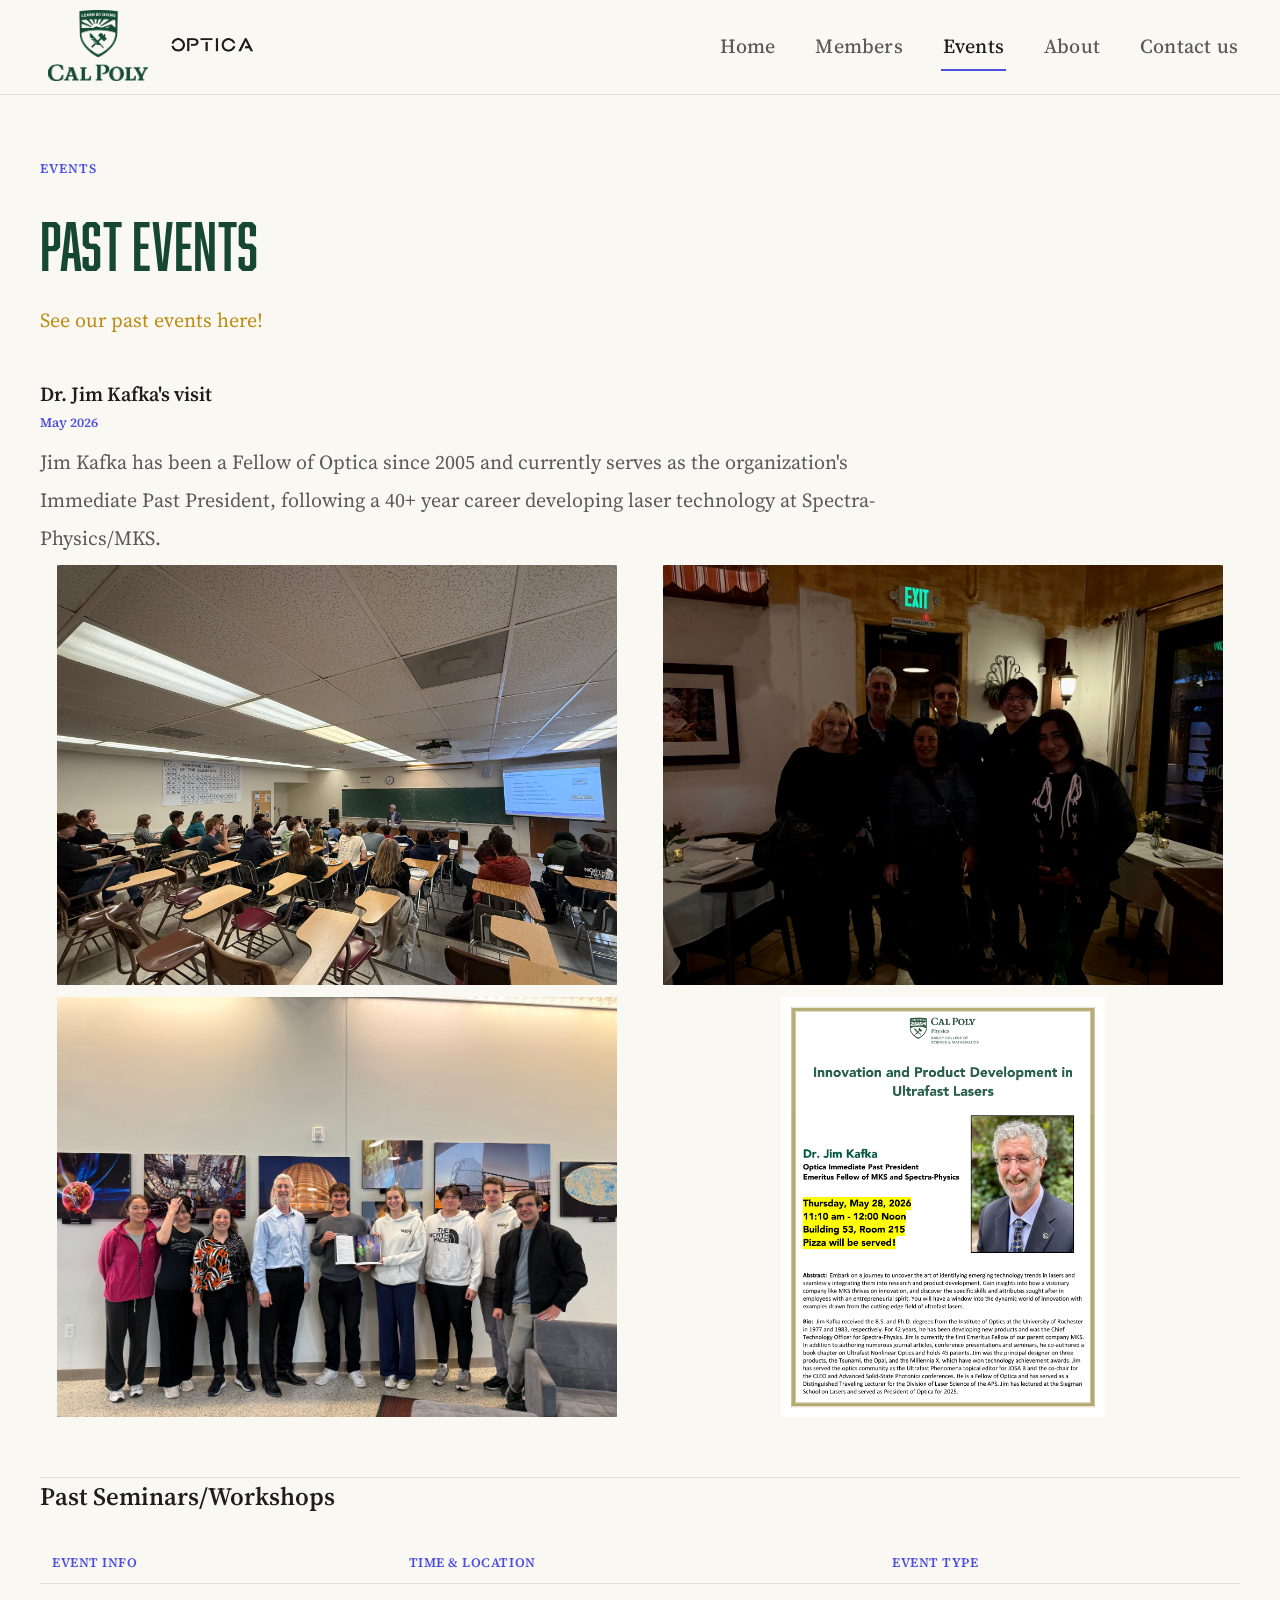
==== events.html @ 5282a3f2 "Initial commit" ====
<!DOCTYPE html>
<html lang="en">
<head>
  <meta charset="UTF-8">
  <meta name="viewport" content="width=device-width, initial-scale=1.0">
  <title>Events — Cal Poly OPTICA</title>
  <link rel="stylesheet" href="style.css">
</head>
<body>
  <div class="topbar">
    <div class="logo-cluster">
      <div class="logo-placeholder"><a href="https://www.calpoly.edu" target="_blank"><img src="images/CP_logo_tran.png" alt="Cal Poly logo"></a></div>
      <div class="logo-placeholder"><a href="https://www.optica.org" target="_blank"><img src="images/OPTICA_Tra.png" alt="OPTICA logo"></a></div>
    </div>
    <nav class="tabs">
      <a href="index.html" class="">Home</a>
      <a href="members.html" class="">Members</a>
      <a href="events.html" class="active">Events</a>
      <a href="about.html" class="">About</a>
      <a href="contact.html" class="">Contact us</a>
    </nav>
  </div>

  <main>
    <div class="page-label">Events</div>
    <h1>Past events</h1>
    <p class="events-intro">See our past events here!</p>

        <div class="event-entry">
          <div class="event-info">
            <h2>Dr. Jim Kafka's visit</h2>
            <div class="event-date">May 2026</div>
            <p>Jim Kafka has been a Fellow of Optica since 2005 and currently serves as the organization's Immediate Past President, following a 40+ year career developing laser technology at Spectra-Physics/MKS.</p>
          </div>  
          <div class="event-photos">
            <div class="event-photo"><img src="images/Jim_class.jpeg" alt="Dr. Jim Kafka's visit - classroom"></div>
            <div class="event-photo"><img src="images/Jim_dinner.jpeg" alt="Dr. Jim Kafka's visit - dinner"></div>
            <div class="event-photo"><img src="images/Jim_network.jpeg" alt="Dr. Jim Kafka's visit - networking"></div>
            <div class="event-photo"><img src="images/Jim_poster.jpeg" alt="Dr. Jim Kafka's visit - poster"></div>
          </div>
        </div>

        <!-- TEMPLATE
        <div class="event-entry">
          <div class="event-info">
            <h2>Event Title</h2>
            <div class="event-date">January 1st 2000</div>
            <p>[Placeholder — short blurb about this event.]</p>
            </div>
          <div class="event-photos">
            <div class="event-photo">Photo</div>
            <div class="event-photo">Photo</div>
            <div class="event-photo">Photo</div>
            <div class="event-photo">Photo</div>
          </div>
          -->
        
      <div class="seminars-section">
        <h2>Past Seminars/Workshops</h2>

        <table class="seminars-table">
          <thead>
            <tr>
              <th>Event Info</th>
              <th>Time &amp; Location</th>
              <th>Event Type</th>
            </tr>
          </thead>
          <tbody>
            <tr>
              <!-- *COMMENTED OUT FOR NOW*
              <td>[Event info]</td>
              <td>[Time] · [Location]</td>
              <td>Seminar</td>
            </tr>
            <tr>
              <td>[Event info]</td>
              <td>[Time] · [Location]</td>
              <td>Workshop</td>
            </tr>
          </tbody>
        </table>
      </div>
    -->
---- style.css ----
/* ============================================
   Cal Poly OPTICA — shared stylesheet
   Template pass: layout + placement only.
   Swap colors/fonts later once content is final.
   ============================================ */
@font-face { font-family: 'Abolition'; src: url('fonts/abolition-regular.ttf') format('truetype'); }
@font-face { font-family: 'Source Serif 4'; src: url('fonts/SourceSerif4-VariableFont_opsz,wght.ttf') format('truetype'); }
:root {
  --bg: #FAF8F3;          /* off-white, not pure white */
  --text: #1E1E1E;
  --text-soft: #5A5A5A;
  --accent: #4B4FE0;      /* laser-violet accent, used sparingly */
  --border: #E4E0D6;
  --nav-height: 95px;
  --logo-box: 100px;
}

* {
  box-sizing: border-box;
  margin: 0;
  padding: 0;
}

body {
  background: var(--bg);
  color: var(--text);
  font-family: 'Source Serif 4', 'Inter', -apple-system, BlinkMacSystemFont, 'Segoe UI', sans-serif;
  line-height: 1.5;
  font-size: 20px;
}

/* ---------- Top bar: logos + nav ---------- */

.topbar {
  height: var(--nav-height);
  display: flex;
  align-items: center;
  justify-content: space-between;
  padding: 0 40px;
  border-bottom: 1px solid var(--border);
}

/* Logo cluster, top-left area but not jammed into the corner */
.logo-cluster {
  display: flex;
  align-items: center;
  gap: 14px;
  padding-left: 8px;
}

.logo-placeholder {
  width: var(--logo-box);
  height: var(--logo-box);

  border-radius: 6px;
  display: flex;
  align-items: center;
  justify-content: center;
  font-size: 10px;
  color: #9A9587;
  text-align: center;
  line-height: 1.2;
  flex-shrink: 0;
}

/* Horizontal nav, left to right */
nav.tabs {
  display: flex;
  gap: 36px;
}

nav.tabs a {
  text-decoration: none;
  color: var(--text-soft);
  font-size: 20px;
  font-weight: 500;
  letter-spacing: 0.01em;
  padding: 8px 2px;
  border-bottom: 2px solid transparent;
  transition: color 0.15s ease, border-color 0.15s ease;
}

nav.tabs a:hover {
  color: var(--text);
}

nav.tabs a.active {
  color: var(--text);
  border-bottom-color: var(--accent);
}

.future-events-section {
  margin-top: 56px;
  padding-top: 32px;
  border-top: 1px solid var(--border);
}

.seminars-table {
  width: 100%;
  border-collapse: separate;
  border-spacing: 0 8px;
  margin-top: 20px;
}

.seminars-table th {
  text-align: left;
  font-size: 13px;
  font-weight: 600;
  color: var(--accent);
  text-transform: uppercase;
  letter-spacing: 0.04em;
  padding: 10px 20px 10px 12px;
  border-bottom: 1px solid var(--border);
}

.seminars-table td {
  padding: 14px 20px 14px 12px;
  font-size: 15px;
  border-bottom: 1px solid var(--border);
}

/* ---------- Page shell ---------- */

main {
  max-width: 1400px;
  margin: 0 auto;
  padding: 64px 40px 100px;
}

.page-label {
  font-size: 13px;
  letter-spacing: 0.08em;
  text-transform: uppercase;
  color: var(--accent);
  font-weight: 600;
  margin-bottom: 10px;
}

h1 {
  font-family: 'Abolition', sans-serif;
  font-size: 65px;
  font-weight: 400;
  text-transform: uppercase;
  letter-spacing: 0.01em;
  margin-bottom: 15px;
  color: #154734;

}

h1 .gold {
  color: #BD8B13;
}

h2 {
  font-size: 24px;
  font-weight: 600;
  margin-bottom: 14px;
}

p {
  color: var(--text-soft);
  max-width: 900px;
  margin-bottom: 16px;
  line-height: 1.90;
}

/* Generic placeholder block for content not final yet */
.placeholder-block {
  border: 1.5px dashed #C9C4B6;
  border-radius: 10px;
  padding: 28px;
  color: #9A9587;
  font-size: 14px;
  margin-top: 24px;
}

/* ---------- Members page ---------- */

.members-grid {
  display: grid;
  grid-template-columns: repeat(5, 1fr);
  gap: 20px;
  margin-top: 32px;
}

.member-card {
  border: 1px solid var(--border);
  border-radius: 10px;
  padding: 16px;
  background: #FFFEFB;
}

.member-photo {
  width: 100%;
  aspect-ratio: 1;
  border-radius: 8px;
  margin-bottom: 12px;
  display: flex;
  align-items: center;
  justify-content: center;
  font-size: 12px;
  color: #9A9587;
}

.member-photo img {
  width: 100%;
  height: 100%;
  object-fit: cover;
  border-radius: 8px;
}

.member-name {
  font-weight: 600;
  font-size: 15px;
}

.member-role {
  font-size: 13px;
  color: var(--text-soft);
}

.join-block {
  margin-top: 56px;
  padding-top: 32px;
  border-top: 1px solid var(--border);
}
.join-block p:last-of-type {
  margin-bottom: 0;
}

.former-exec {
  margin-top: 32px;
  font-size: 18px;
  padding-top: 32px;
  border-top: 1px solid var(--border);
}

.former-list {
  list-style: none;
  margin-top: 20px;
  display: flex;
  flex-direction: column;
  gap: 10px;
}

.former-name {
  font-weight: 600;
}

/* Exec Team 2025-2026 */
h3 {
  font-size: 20px;
  font-weight: 600;
  color: #BD8B13;
  margin-top: 24px;
  margin-bottom: 8px;
}

h2 {
  font-size: 25px;
  font-weight: 600;
  margin-bottom: 14px;
}



/* ---------- Events page ---------- */
.events-intro {
  color: #BD8B13;
}
.events-list {
  display: flex;
  flex-direction: column;
  gap: 32px;
  margin-top: 28px;
}

.event-entry {
  display: flex;
  flex-direction: column;
  gap: 8px;
  padding-bottom: 20px;
  border-bottom: 1px solid var(--border);
}

.event-photos {
  display: grid;
  grid-template-columns: repeat(2, 1fr);
  gap: 12px;
  margin-bottom: 40px;
}
.event-photo {
  width: 100%;
  height: 420px;
  flex-shrink: 0;
  display: flex;
  align-items: center;
  justify-content: center;
  font-size: 12px;
  border-radius: 20px;
  overflow: hidden;
}
.event-photo img {
  width: 100%;
  height: 100%;
  object-fit: contain;
  border-radius: 8px;
}

.event-info h2 {
  font-size: 20px;
  margin-top: 24px;
  margin-bottom: 4px;
}

.event-date {
  font-size: 13px;
  color: var(--accent);
  font-weight: 600;
  margin-bottom: 10px;
}
.event-info p {
  margin-bottom: 0;
}ontact page ---------- */

/* ---------- About page ---------- */

.contact-list {
  margin-top: 28px;
  display: flex;
  flex-direction: column;

}

.contact-row {
  display: flex;
  align-items: center;
  gap: 12px;
  font-size: 15px;
  margin-bottom: 15px;
}

.contact-row .label {
  width: 110px;
  color: var(--text-soft);
  font-size: 13px;
  text-transform: uppercase;
  letter-spacing: 0.06em;
}



/* ---------- Responsive ---------- */

@media (max-width: 700px) {
  .topbar {
    flex-direction: column;
    height: auto;
    padding: 16px 20px;
    gap: 14px;
    align-items: flex-start;
  }
  nav.tabs {
    gap: 20px;
    flex-wrap: wrap;
  }
  main {
    padding: 40px 20px 80px;
  }
  h1 {
    font-size: 36px;
  }
}


/* LOGOs */

.logo-placeholder img {
  max-width: 100%;
  max-height: 100%;
  object-fit: contain;
}

.hero-image {
  width: 100%;
  height: auto;
  border-radius: 10px;
  margin: 0 0 20px 0;
}
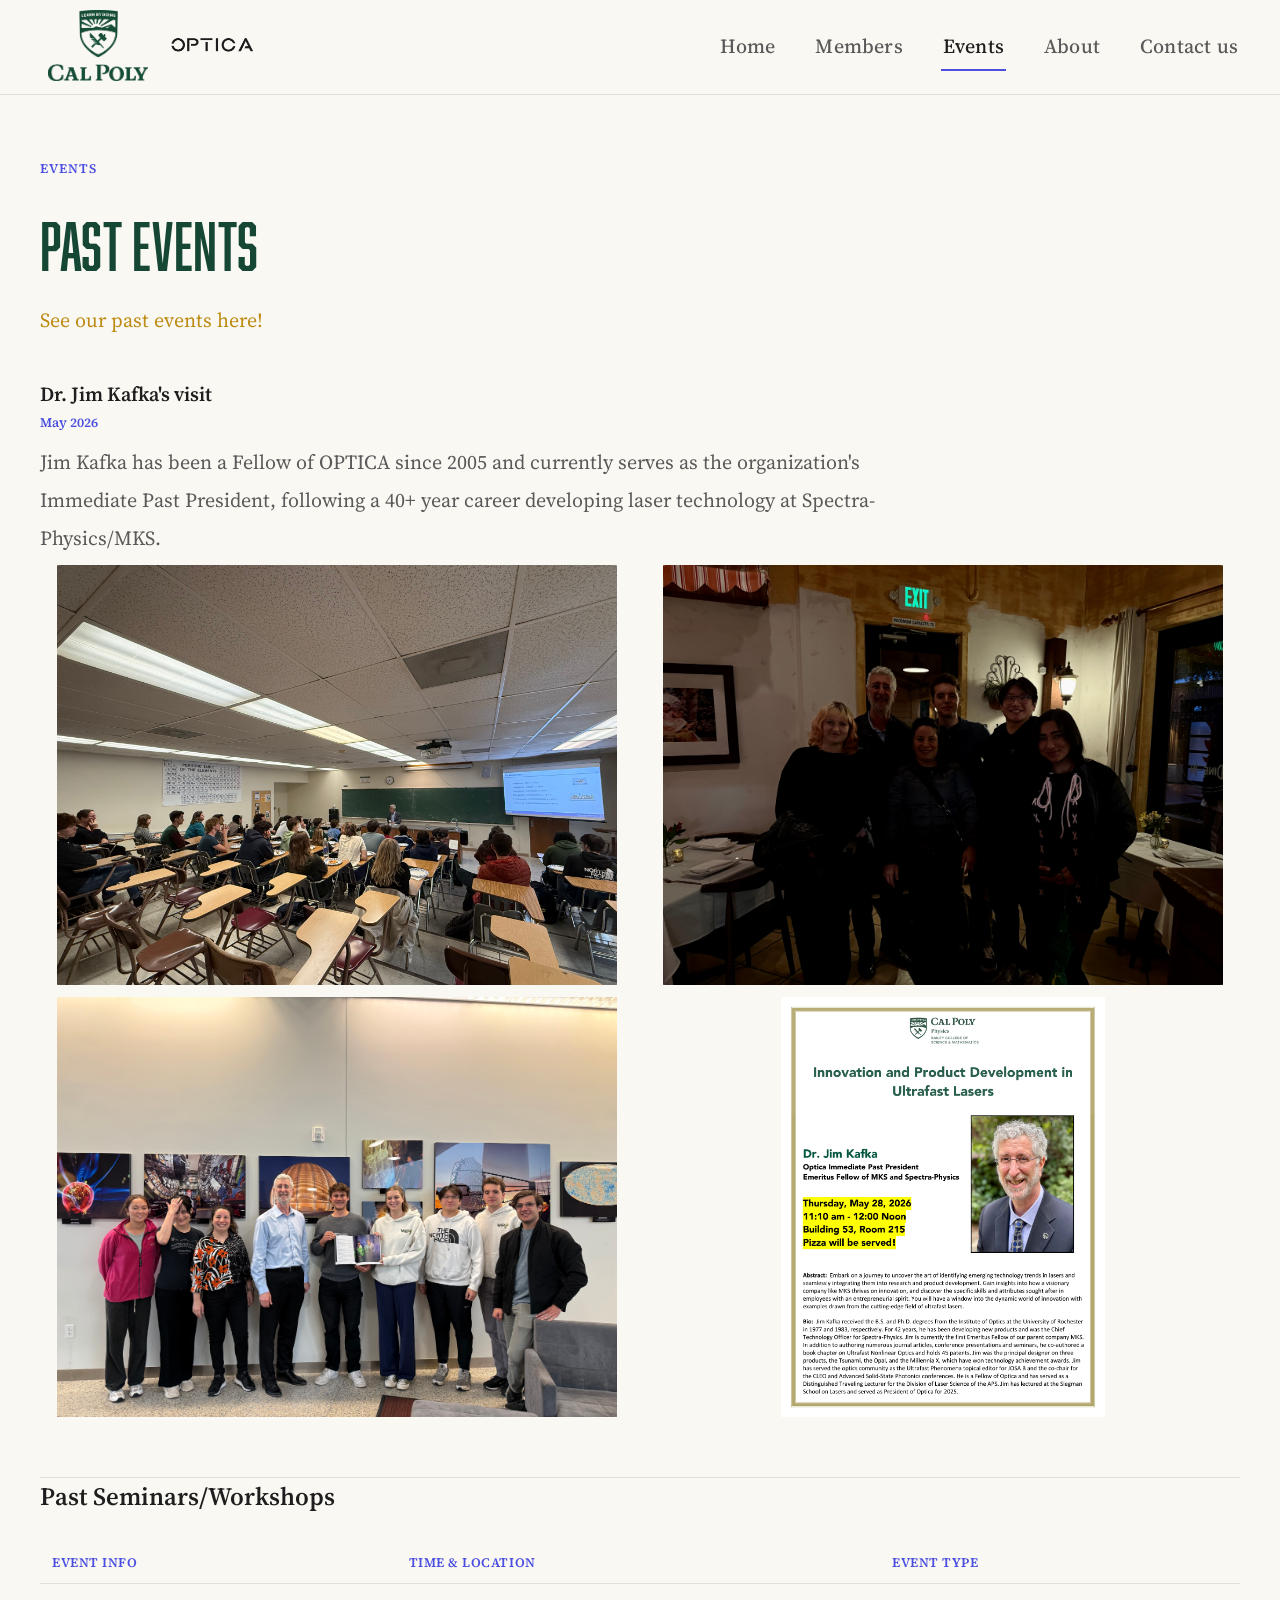
==== commit ae1f74b1: "Update events.html" ====
--- a/events.html
+++ b/events.html
@@ -30,7 +30,7 @@
           <div class="event-info">
             <h2>Dr. Jim Kafka's visit</h2>
             <div class="event-date">May 2026</div>
-            <p>Jim Kafka has been a Fellow of Optica since 2005 and currently serves as the organization's Immediate Past President, following a 40+ year career developing laser technology at Spectra-Physics/MKS.</p>
+            <p>Jim Kafka has been a Fellow of OPTICA since 2005 and currently serves as the organization's Immediate Past President, following a 40+ year career developing laser technology at Spectra-Physics/MKS.</p>
           </div>  
           <div class="event-photos">
             <div class="event-photo"><img src="images/Jim_class.jpeg" alt="Dr. Jim Kafka's visit - classroom"></div>
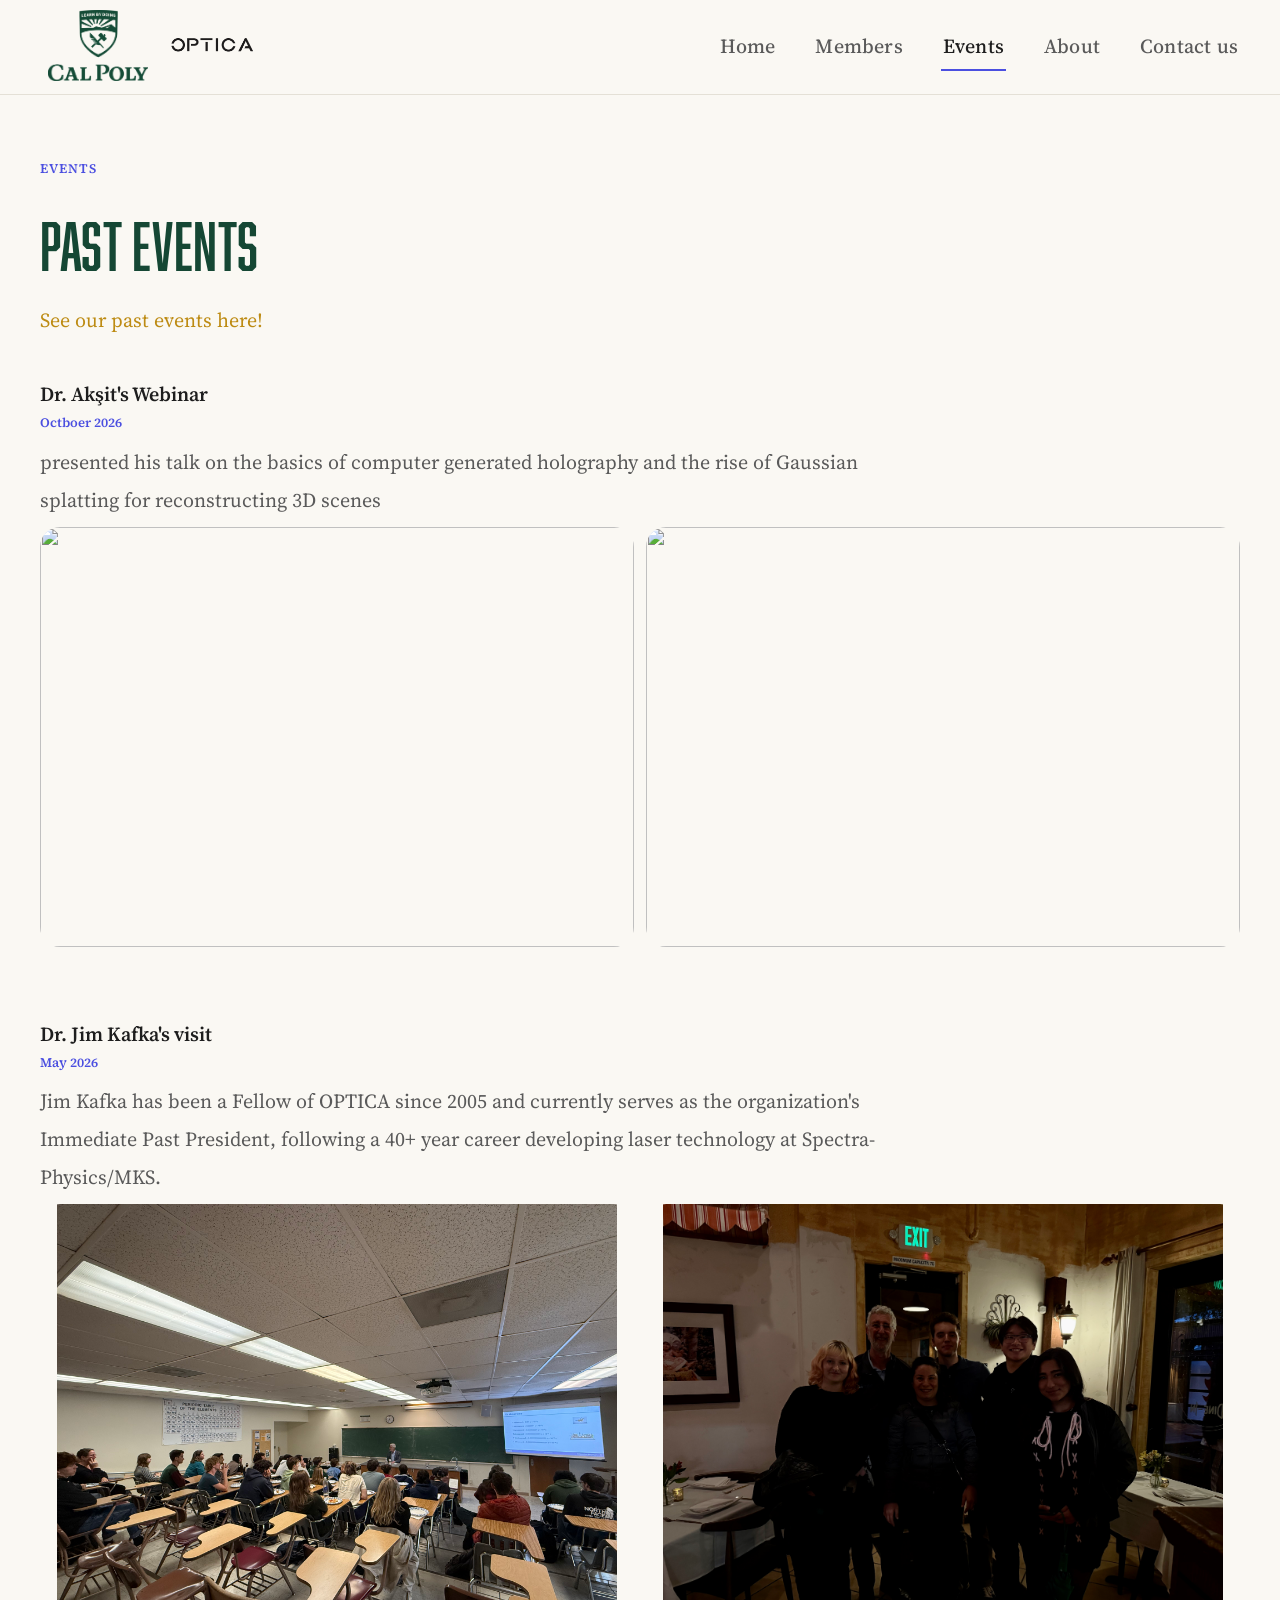
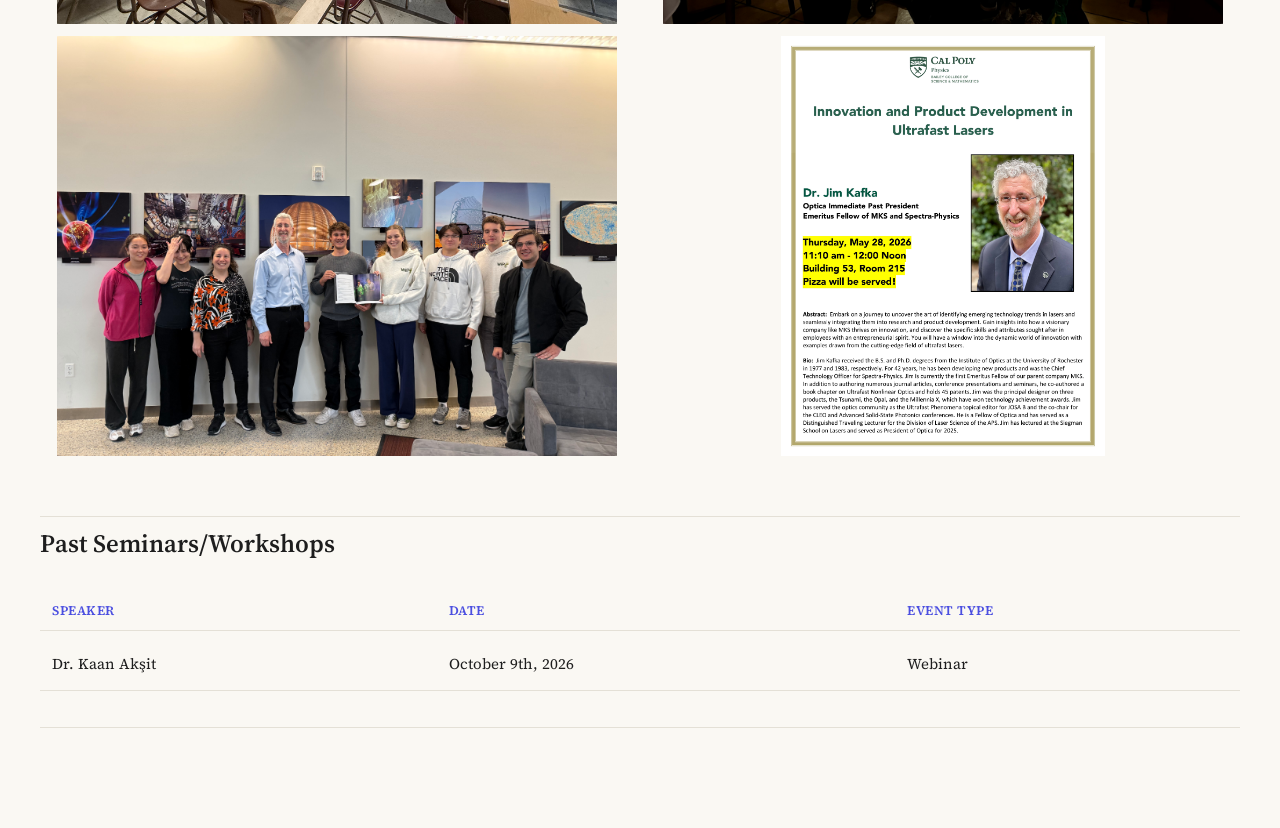
==== commit 44dc00cd: "Update events.html" ====
--- a/events.html
+++ b/events.html
@@ -26,6 +26,21 @@
     <h1>Past events</h1>
     <p class="events-intro">See our past events here!</p>
 
+
+      
+        <div class="event-entry">
+          <div class="event-info">
+            <h2>Dr. Akşit's Webinar </h2>
+            <div class="event-date">Octboer 2026</div>
+            <p>presented his talk on the basics of computer generated holography and the rise of Gaussian splatting for reconstructing 3D scenes</p>
+            </div>
+          <div class="event-photos">
+            <div class="event-photo"><img src="images/workshop_pic.jpg" ></div>
+            <div class="event-photo"><img src="images/Aksit_Webinar.png" ></div>
+          </div>
+          
+
+
         <div class="event-entry">
           <div class="event-info">
             <h2>Dr. Jim Kafka's visit</h2>
@@ -39,6 +54,8 @@
             <div class="event-photo"><img src="images/Jim_poster.jpeg" alt="Dr. Jim Kafka's visit - poster"></div>
           </div>
         </div>
+
+      
 
         <!-- TEMPLATE
         <div class="event-entry">
@@ -61,19 +78,20 @@
         <table class="seminars-table">
           <thead>
             <tr>
-              <th>Event Info</th>
-              <th>Time &amp; Location</th>
+              <th>Speaker</th>
+              <th>Date</th>
               <th>Event Type</th>
             </tr>
           </thead>
           <tbody>
             <tr>
-              <!-- *COMMENTED OUT FOR NOW*
-              <td>[Event info]</td>
-              <td>[Time] · [Location]</td>
-              <td>Seminar</td>
+              
+              <td>Dr. Kaan Akşit</td>
+              <td>October 9th, 2026</td>
+              <td>Webinar</td>
             </tr>
             <tr>
+              <!-- *COMMENTED OUT FOR NOW*
               <td>[Event info]</td>
               <td>[Time] · [Location]</td>
               <td>Workshop</td>
--- a/style.css
+++ b/style.css
@@ -388,3 +388,15 @@
   margin: 0 0 20px 0;
 }
 
+
+.featured-section {
+  margin-top: 60px;
+}
+
+.featured-image {
+  width: 100%;
+  max-width: 1000px;
+  height: auto;
+  border-radius: 25px;
+  margin-top: 1px;
+}
